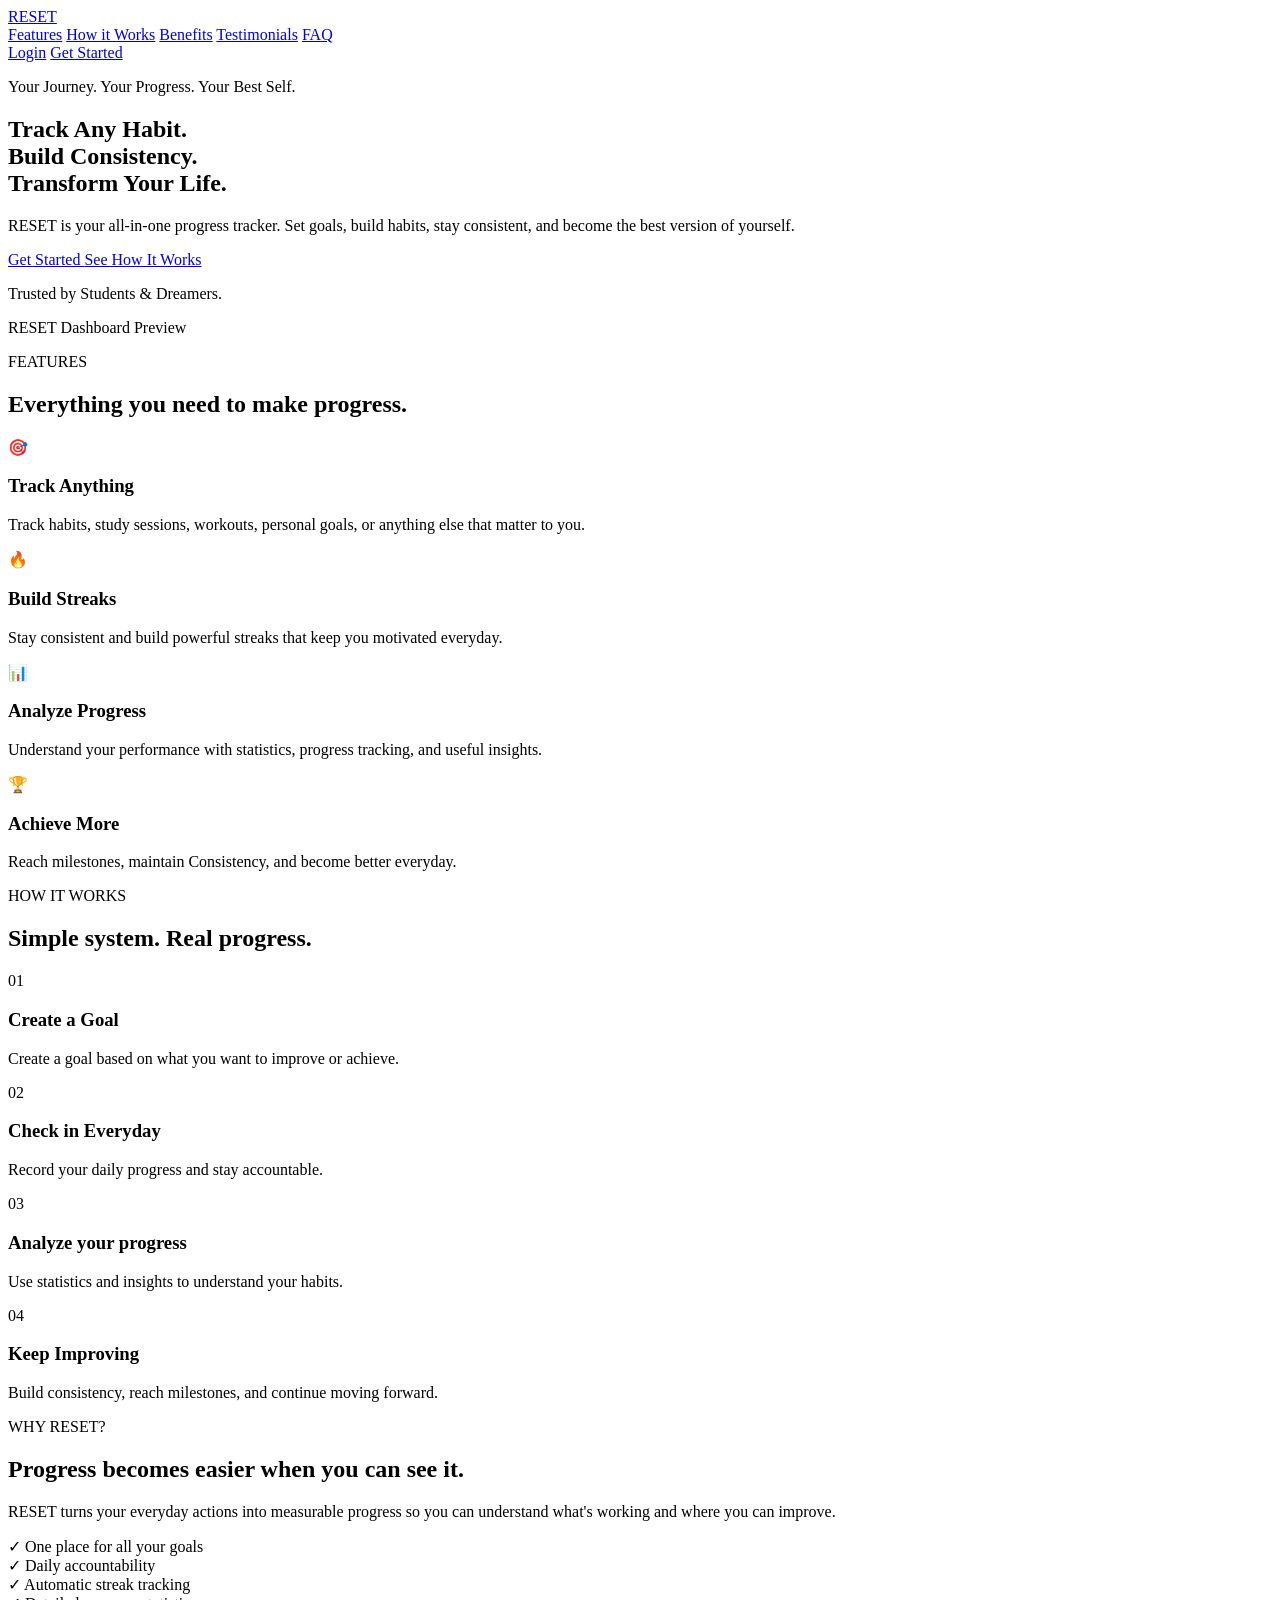
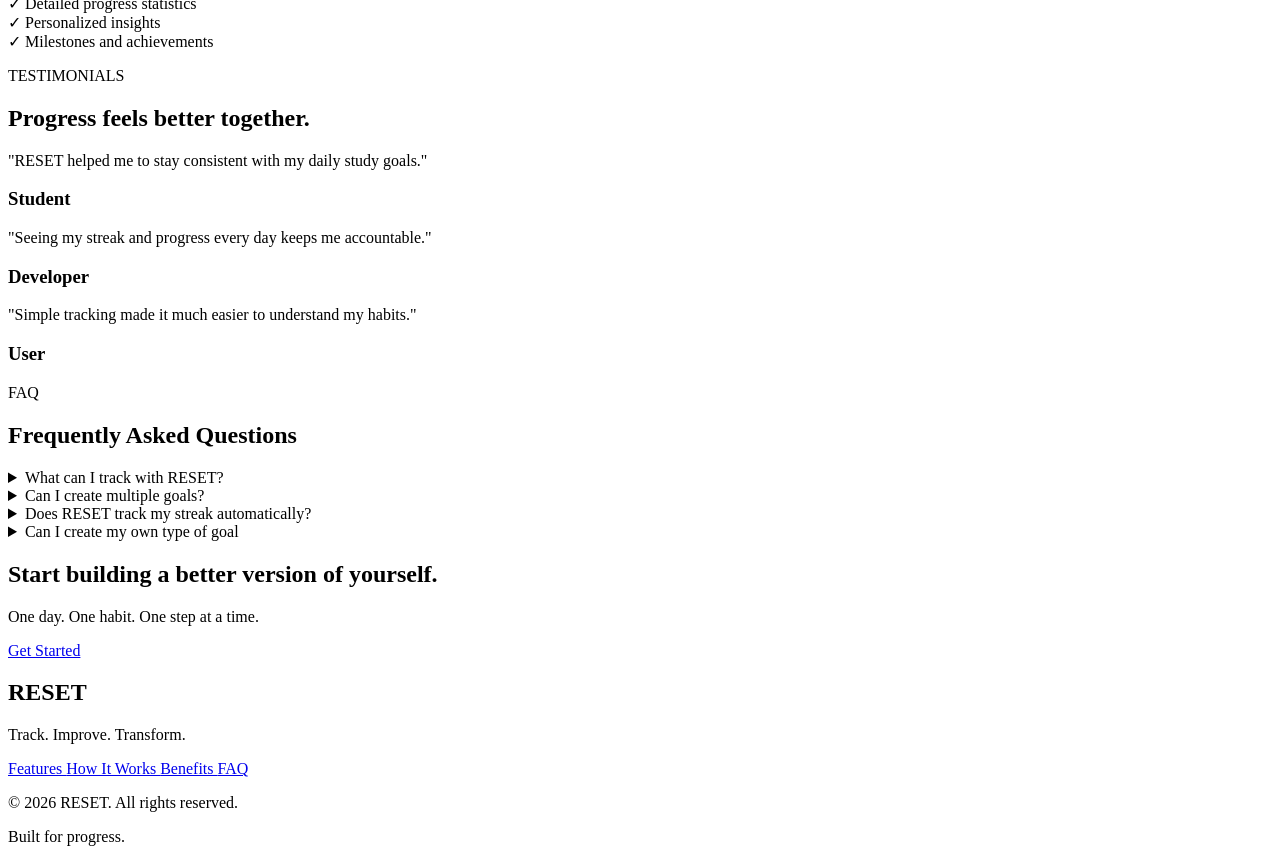
==== index.html @ 9bf06ba8 "Add footer section" ====
<!doctype html>
<html lang="en">
  <head>
    <meta charset="UTF-8" />
    <meta name="viewport" content="width=device-width, initial-scale=1.0" />
    <title>Reset - Progress. Dicipline. Freedom</title>
  </head>
  <body>

    <!-- Header -->

    <header>

      <nav>

        <!-- logo -->

        <div class="nav-left">
          <a href="#home" class="logo">
            RESET
          </a>
        </div>

        <!-- Navigation -->

        <div class="nav-center">
          <a href="#features">Features</a>
          <a href="#work">How it Works</a>
          <a href="#benefits">Benefits</a>
          <a href="#testimonials">Testimonials</a>
          <a href="#faq">FAQ</a>
        </div>

        <!-- Navigation Action -->

        <div class="nav-right">
          <a href="#login">Login</a>
          <a href="#get-started">Get Started</a>
        </div>
        
      </nav>

    </header>

<!-- Main -->

  <main>
      
    <!-- hero section -->

  <section class="hero" id="home">

  <div class="hero-content">

    <p class="tagline">
      Your Journey. Your Progress. Your Best Self.
    </p>

    <h1>Track Any Habit.
      <br>
      Build Consistency.
      <br>
      Transform Your Life.
    </h1>

    <p class="hero-description">
      RESET is your all-in-one progress tracker.
      Set goals, build habits, stay consistent,
      and become the best version of yourself.
    </p>

    <div class="hero-buttons">

      <a href="#get-started" class="primary-btn">
        Get Started
      </a>

      <a href="#work" class="secondary-btn">
        See How It Works
      </a>

    </div>

    <div class="trust">
      <p>
        Trusted by Students & Dreamers.
      </p>
    </div>

    <div class="preview">
      <p>
        RESET Dashboard Preview
      </p>
    </div>

  </div>
  </section>

  <!-- features section  -->

<section class="features" id="features">

  <div class="feature-heading">

    <p>
      FEATURES
    </p>

      <h2>
        Everything you need to make progress.
      </h2>
    </div>

  <div class="feature-container">

      <!-- Feature 1 -->

     <article class="feature-card">

      <div class="feature-icon">
        🎯
      </div>
       <h3>
          Track Anything
        </h3>
        <p>
          Track habits, study sessions, workouts, personal goals, or anything else that matter to you.
        </p>
     </article>

      <!-- Feature 2 -->

     <article class="feature-card">

      <div class="feature-icon">
        🔥
      </div>

      <h3>
        Build Streaks
      </h3>

      <p>
        Stay consistent and build powerful streaks that keep you motivated everyday.
      </p>

     </article>

      <!-- Feature 3 -->

     <article class="feature-card">

      <div class="feature-icon">
        📊
      </div>

      <h3>
        Analyze Progress
      </h3>

      <p>
        Understand your performance with statistics, progress tracking, and useful insights.
      </p>

     </article>

      <!-- Feature 4 -->

     <article class="feature-card">

      <div class="feature-icon">
         🏆
      </div>

      <h3>
        Achieve More
      </h3>

      <p>
        Reach milestones, maintain Consistency, and become better everyday.
      </p>

     </article>

    </div>

  </section>

  <!-- How it works -->

<section class="how-it-works" id="work">

  <div class="section-heading">

    <p>
      HOW IT WORKS
    </p>

    <h2>
      Simple system. Real progress.
    </h2>

    <div class="steps">

      <!-- step 1 -->

      <article class="step">

        <span class="step-number">
          01
        </span>

      <h3>
        Create a Goal
      </h3>
      
      <p>Create a goal based on what you
        want to improve or achieve.
      </p>

      </article>

      <!-- step 2 -->

      <article class="step">

        <span class="step-number">
          02
        </span>

      <h3>
        Check in Everyday
      </h3>

      <p>
        Record your daily progress and
        stay accountable.
      </p>

      </article>

      <!-- step 3 -->

      <article class="step">

        <span class="step-number">
          03
        </span>

      <h3>
        Analyze your progress
      </h3>

      <p>
        Use statistics and insights to
        understand your habits.
      </p>

      </article>

      <!-- step 4 -->

      <article class="step">

        <span class="step-number">
          04
        </span>

        <h3>
          Keep Improving
        </h3>

        <p>
          Build consistency, reach milestones, and
          continue moving forward.
        </p>

      </article>
  
    </div>
    
  </div>
</section>

<!-- Benefits -->

<section class="benefits" id="benefits">

  <div class="benefit-content">

    <p>
      WHY RESET?
    </p>

    <h2>
      Progress becomes easier when you can see it.
    </h2>

    <p>
      RESET turns your everyday actions into
      measurable progress so you can understand
      what's working and where you can improve.
    </p>

  </div>

  <div class="benefits-list">

    <div class="benefit">
      ✓ One place for all your goals
    </div>

    <div class="benefit">
      ✓ Daily accountability
    </div>

    <div class="benefit">
      ✓ Automatic streak tracking
    </div>

    <div class="benefit">
      ✓ Detailed progress statistics
    </div>

    <div class="benefit">
      ✓ Personalized insights
    </div>

    <div class="benefit">
      ✓ Milestones and achievements
    </div>


  </div>


</section>

<!-- Testimonials -->

<section  class="testimonials" id="testimonials">

  <div class="testimonial-heading">

     <p>
      TESTIMONIALS
     </p>

     <h2>
      Progress feels better together.
     </h2>

  </div>

  <div class="testimonial-container">

    <!-- Testimonial 1 -->
    <article class="testimonial">

      <p>
        "RESET helped me to stay consistent with
        my daily study goals."
      </p>

      <h3>
        Student
      </h3>

    </article>

    <!-- Testimonial 1 -->
    <article class="testimonial">

      <p>
        "Seeing my streak and progress every day
        keeps me accountable."
      </p>

      <h3>
        Developer
      </h3>

    </article>

    <!-- Testimonial 1 -->
    <article class="testimonial">

      <p>
        "Simple tracking made it much easier
        to understand my habits."
      </p>

      <h3>
        User
      </h3>

    </article>

  </div> 

</section>

<!-- FAQ -->

<section class="faq" id="faq">

  <div class="faq-heading">

    <p>
      FAQ
    </p>

    <h2>
      Frequently Asked Questions
    </h2>

  </div>

  <div class="faq-container">
  
    <details>

      <summary>
        What can I track with RESET?
      </summary>

      <p>
        You can track habits, study goals,
        fitness, learning, personal development,
        recovery goals, and custom goals.
      </p>
      
    </details>

    <details>

      <summary>
        Can I create multiple goals?
      </summary>

      <p>
        Yes. You can create and track multiple
        goals at the same time.
      </p>

    </details>

    <details>

      <summary>
          Does RESET track my streak automatically?
      </summary>

      <p>
        Yes. Your streaks and statistics are
        calculated automatically from your
        daily check-ins.
      </p>

    </details>

    <details>

      <summary>
        Can I create my own type of goal
      </summary>

      <p>
        RESET is designed to support flexible
        and customizable goals.
      </p>

    </details>

  </div>

</section>

<!-- Get Started -->

<section class="get-started" id="get-started">

<h2>
  Start building a better version of yourself.
</h2>

<p>
  One day. One habit. One step at a time.
</p>

<a href="#login" class="primary-btn">
  Get Started
</a>

</section>
</main>

<!-- Footer -->
 
<footer>

  <div class="footer-content">

    <div class="footer-brand">

      <h2>
        RESET
      </h2>

      <p>
        Track. Improve. Transform.
      </p>

    </div>

    <div class="footer-links">

      <a href="#features">
        Features
      </a>

      <a href="#work">
        How It Works
      </a>

      <a href="#benefits">
        Benefits
      </a>

      <a href="#faq">
        FAQ
      </a>

    </div>

    <div class="footer-bottom">

      <p>
        © 2026 RESET. All rights reserved.
      </p>

      <p>
        Built for progress.
      </p>

    </div>

  </div>

</footer>

</body>

</html>
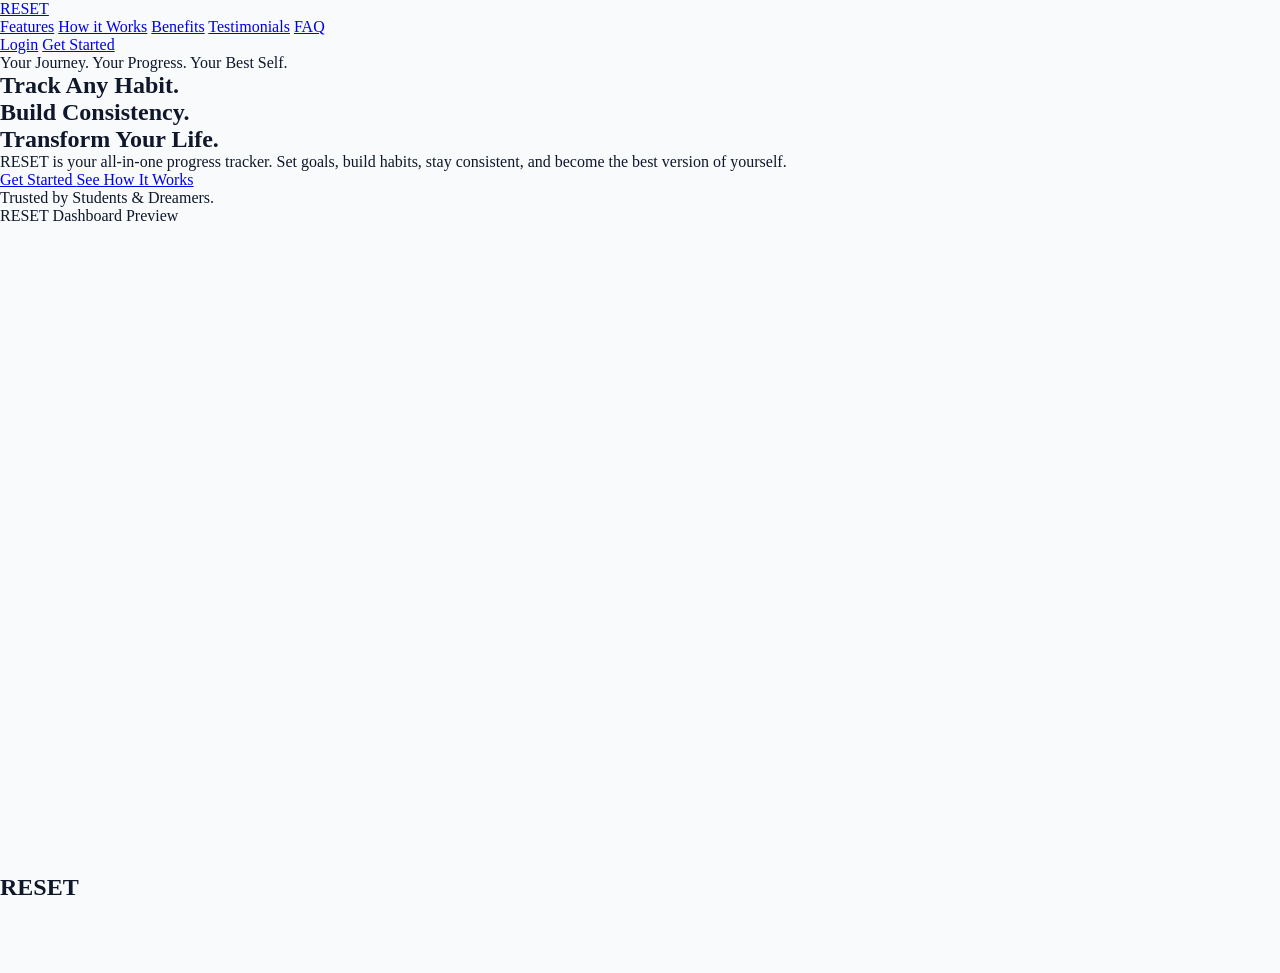
==== commit 188d42c8: "hide all nav bar content in page" ====
--- a/index.html
+++ b/index.html
@@ -4,551 +4,405 @@
     <meta charset="UTF-8" />
     <meta name="viewport" content="width=device-width, initial-scale=1.0" />
     <title>Reset - Progress. Dicipline. Freedom</title>
+    <style>
+      * {
+        margin: 0;
+        padding: 0;
+        box-sizing: border-box;
+      }
+
+      html,
+      body {
+        width: 100%;
+        height: 100%;
+        overflow: hidden;
+      }
+
+      :root {
+        --background: #f8fafc;
+        --surface: #ffffff;
+        --surface-elevated: #ffffff;
+        --border: #e2e8f0;
+        --text-primary: #0f172a;
+        --text-secondary: #64748b;
+        --primary: #4f46e5;
+        --primary-hover: #4338ca;
+        --success: #16a34a;
+        --warning: #d97706;
+        --danger: #dc2626;
+      }
+
+      body {
+        background-color: var(--background);
+        color: var(--text-primary);
+      }
+
+      .page {
+        display: none;
+        width: 100%;
+        height: calc(100vh - 80px);
+      }
+
+      .page.active {
+        display: block;
+      }
+    </style>
   </head>
   <body>
-
     <!-- Header -->
 
     <header>
-
       <nav>
-
         <!-- logo -->
 
         <div class="nav-left">
-          <a href="#home" class="logo">
-            RESET
-          </a>
+          <a href="#home" class="logo" data-page="home"> RESET </a>
         </div>
 
         <!-- Navigation -->
 
         <div class="nav-center">
-          <a href="#features">Features</a>
-          <a href="#work">How it Works</a>
-          <a href="#benefits">Benefits</a>
-          <a href="#testimonials">Testimonials</a>
-          <a href="#faq">FAQ</a>
+          <a href="#features" data-page="features">Features</a>
+          <a href="#work" data-page="work">How it Works</a>
+          <a href="#benefits" data-page="benefits">Benefits</a>
+          <a href="#testimonials" data-page="testimonials">Testimonials</a>
+          <a href="#faq" data-page="faq">FAQ</a>
         </div>
 
         <!-- Navigation Action -->
 
         <div class="nav-right">
           <a href="#login">Login</a>
-          <a href="#get-started">Get Started</a>
-        </div>
-        
+          <a href="#get-started" data-page="get-started">Get Started</a>
+        </div>
       </nav>
-
     </header>
 
-<!-- Main -->
-
-  <main>
-      
-    <!-- hero section -->
-
-  <section class="hero" id="home">
-
-  <div class="hero-content">
-
-    <p class="tagline">
-      Your Journey. Your Progress. Your Best Self.
-    </p>
-
-    <h1>Track Any Habit.
-      <br>
-      Build Consistency.
-      <br>
-      Transform Your Life.
-    </h1>
-
-    <p class="hero-description">
-      RESET is your all-in-one progress tracker.
-      Set goals, build habits, stay consistent,
-      and become the best version of yourself.
-    </p>
-
-    <div class="hero-buttons">
-
-      <a href="#get-started" class="primary-btn">
-        Get Started
-      </a>
-
-      <a href="#work" class="secondary-btn">
-        See How It Works
-      </a>
-
-    </div>
-
-    <div class="trust">
-      <p>
-        Trusted by Students & Dreamers.
-      </p>
-    </div>
-
-    <div class="preview">
-      <p>
-        RESET Dashboard Preview
-      </p>
-    </div>
-
-  </div>
-  </section>
-
-  <!-- features section  -->
-
-<section class="features" id="features">
-
-  <div class="feature-heading">
-
-    <p>
-      FEATURES
-    </p>
-
-      <h2>
-        Everything you need to make progress.
-      </h2>
-    </div>
-
-  <div class="feature-container">
-
-      <!-- Feature 1 -->
-
-     <article class="feature-card">
-
-      <div class="feature-icon">
-        🎯
+    <!-- Main -->
+
+    <main>
+      <!-- hero section -->
+
+      <section class="page hero active" id="home">
+        <div class="hero-content">
+          <p class="tagline">Your Journey. Your Progress. Your Best Self.</p>
+
+          <h1>
+            Track Any Habit.
+            <br />
+            Build Consistency.
+            <br />
+            Transform Your Life.
+          </h1>
+
+          <p class="hero-description">
+            RESET is your all-in-one progress tracker. Set goals, build habits,
+            stay consistent, and become the best version of yourself.
+          </p>
+
+          <div class="hero-buttons">
+            <a href="#get-started" class="primary-btn"> Get Started </a>
+
+            <a href="#work" class="secondary-btn"> See How It Works </a>
+          </div>
+
+          <div class="trust">
+            <p>Trusted by Students & Dreamers.</p>
+          </div>
+
+          <div class="preview">
+            <p>RESET Dashboard Preview</p>
+          </div>
+        </div>
+      </section>
+
+      <!-- features section  -->
+
+      <section class="page" id="features">
+        <div class="feature-heading">
+          <p>FEATURES</p>
+
+          <h2>Everything you need to make progress.</h2>
+        </div>
+
+        <div class="feature-container">
+          <!-- Feature 1 -->
+
+          <article class="feature-card">
+            <div class="feature-icon">🎯</div>
+            <h3>Track Anything</h3>
+            <p>
+              Track habits, study sessions, workouts, personal goals, or
+              anything else that matter to you.
+            </p>
+          </article>
+
+          <!-- Feature 2 -->
+
+          <article class="feature-card">
+            <div class="feature-icon">🔥</div>
+
+            <h3>Build Streaks</h3>
+
+            <p>
+              Stay consistent and build powerful streaks that keep you motivated
+              everyday.
+            </p>
+          </article>
+
+          <!-- Feature 3 -->
+
+          <article class="feature-card">
+            <div class="feature-icon">📊</div>
+
+            <h3>Analyze Progress</h3>
+
+            <p>
+              Understand your performance with statistics, progress tracking,
+              and useful insights.
+            </p>
+          </article>
+
+          <!-- Feature 4 -->
+
+          <article class="feature-card">
+            <div class="feature-icon">🏆</div>
+
+            <h3>Achieve More</h3>
+
+            <p>
+              Reach milestones, maintain Consistency, and become better
+              everyday.
+            </p>
+          </article>
+        </div>
+      </section>
+
+      <!-- How it works -->
+
+      <section class="page" id="work">
+        <div class="section-heading">
+          <p>HOW IT WORKS</p>
+
+          <h2>Simple system. Real progress.</h2>
+
+          <div class="steps">
+            <!-- step 1 -->
+
+            <article class="step">
+              <span class="step-number"> 01 </span>
+
+              <h3>Create a Goal</h3>
+
+              <p>Create a goal based on what you want to improve or achieve.</p>
+            </article>
+
+            <!-- step 2 -->
+
+            <article class="step">
+              <span class="step-number"> 02 </span>
+
+              <h3>Check in Everyday</h3>
+
+              <p>Record your daily progress and stay accountable.</p>
+            </article>
+
+            <!-- step 3 -->
+
+            <article class="step">
+              <span class="step-number"> 03 </span>
+
+              <h3>Analyze your progress</h3>
+
+              <p>Use statistics and insights to understand your habits.</p>
+            </article>
+
+            <!-- step 4 -->
+
+            <article class="step">
+              <span class="step-number"> 04 </span>
+
+              <h3>Keep Improving</h3>
+
+              <p>
+                Build consistency, reach milestones, and continue moving
+                forward.
+              </p>
+            </article>
+          </div>
+        </div>
+      </section>
+
+      <!-- Benefits -->
+
+      <section class="page" id="benefits">
+        <div class="benefit-content">
+          <p>WHY RESET?</p>
+
+          <h2>Progress becomes easier when you can see it.</h2>
+
+          <p>
+            RESET turns your everyday actions into measurable progress so you
+            can understand what's working and where you can improve.
+          </p>
+        </div>
+
+        <div class="benefits-list">
+          <div class="benefit">✓ One place for all your goals</div>
+
+          <div class="benefit">✓ Daily accountability</div>
+
+          <div class="benefit">✓ Automatic streak tracking</div>
+
+          <div class="benefit">✓ Detailed progress statistics</div>
+
+          <div class="benefit">✓ Personalized insights</div>
+
+          <div class="benefit">✓ Milestones and achievements</div>
+        </div>
+      </section>
+
+      <!-- Testimonials -->
+
+      <section class="page" id="testimonials">
+        <div class="testimonial-heading">
+          <p>TESTIMONIALS</p>
+
+          <h2>Progress feels better together.</h2>
+        </div>
+
+        <div class="testimonial-container">
+          <!-- Testimonial 1 -->
+          <article class="testimonial">
+            <p>
+              "RESET helped me to stay consistent with my daily study goals."
+            </p>
+
+            <h3>Student</h3>
+          </article>
+
+          <!-- Testimonial 1 -->
+          <article class="testimonial">
+            <p>
+              "Seeing my streak and progress every day keeps me accountable."
+            </p>
+
+            <h3>Developer</h3>
+          </article>
+
+          <!-- Testimonial 1 -->
+          <article class="testimonial">
+            <p>
+              "Simple tracking made it much easier to understand my habits."
+            </p>
+
+            <h3>User</h3>
+          </article>
+        </div>
+      </section>
+
+      <!-- FAQ -->
+
+      <section class="page" id="faq">
+        <div class="faq-heading">
+          <p>FAQ</p>
+
+          <h2>Frequently Asked Questions</h2>
+        </div>
+
+        <div class="faq-container">
+          <details>
+            <summary>What can I track with RESET?</summary>
+
+            <p>
+              You can track habits, study goals, fitness, learning, personal
+              development, recovery goals, and custom goals.
+            </p>
+          </details>
+
+          <details>
+            <summary>Can I create multiple goals?</summary>
+
+            <p>
+              Yes. You can create and track multiple goals at the same time.
+            </p>
+          </details>
+
+          <details>
+            <summary>Does RESET track my streak automatically?</summary>
+
+            <p>
+              Yes. Your streaks and statistics are calculated automatically from
+              your daily check-ins.
+            </p>
+          </details>
+
+          <details>
+            <summary>Can I create my own type of goal</summary>
+
+            <p>RESET is designed to support flexible and customizable goals.</p>
+          </details>
+        </div>
+      </section>
+
+      <!-- Get Started -->
+
+      <section class="page" id="get-started">
+        <h2>Start building a better version of yourself.</h2>
+
+        <p>One day. One habit. One step at a time.</p>
+
+        <a href="#login" class="primary-btn"> Get Started </a>
+      </section>
+    </main>
+
+    <!-- Footer -->
+
+    <footer>
+      <div class="footer-content">
+        <div class="footer-brand">
+          <h2>RESET</h2>
+
+          <p>Track. Improve. Transform.</p>
+        </div>
+
+        <div class="footer-links">
+          <a href="#features"> Features </a>
+
+          <a href="#work"> How It Works </a>
+
+          <a href="#benefits"> Benefits </a>
+
+          <a href="#faq"> FAQ </a>
+        </div>
+
+        <div class="footer-bottom">
+          <p>© 2026 RESET. All rights reserved.</p>
+
+          <p>Built for progress.</p>
+        </div>
       </div>
-       <h3>
-          Track Anything
-        </h3>
-        <p>
-          Track habits, study sessions, workouts, personal goals, or anything else that matter to you.
-        </p>
-     </article>
-
-      <!-- Feature 2 -->
-
-     <article class="feature-card">
-
-      <div class="feature-icon">
-        🔥
-      </div>
-
-      <h3>
-        Build Streaks
-      </h3>
-
-      <p>
-        Stay consistent and build powerful streaks that keep you motivated everyday.
-      </p>
-
-     </article>
-
-      <!-- Feature 3 -->
-
-     <article class="feature-card">
-
-      <div class="feature-icon">
-        📊
-      </div>
-
-      <h3>
-        Analyze Progress
-      </h3>
-
-      <p>
-        Understand your performance with statistics, progress tracking, and useful insights.
-      </p>
-
-     </article>
-
-      <!-- Feature 4 -->
-
-     <article class="feature-card">
-
-      <div class="feature-icon">
-         🏆
-      </div>
-
-      <h3>
-        Achieve More
-      </h3>
-
-      <p>
-        Reach milestones, maintain Consistency, and become better everyday.
-      </p>
-
-     </article>
-
-    </div>
-
-  </section>
-
-  <!-- How it works -->
-
-<section class="how-it-works" id="work">
-
-  <div class="section-heading">
-
-    <p>
-      HOW IT WORKS
-    </p>
-
-    <h2>
-      Simple system. Real progress.
-    </h2>
-
-    <div class="steps">
-
-      <!-- step 1 -->
-
-      <article class="step">
-
-        <span class="step-number">
-          01
-        </span>
-
-      <h3>
-        Create a Goal
-      </h3>
-      
-      <p>Create a goal based on what you
-        want to improve or achieve.
-      </p>
-
-      </article>
-
-      <!-- step 2 -->
-
-      <article class="step">
-
-        <span class="step-number">
-          02
-        </span>
-
-      <h3>
-        Check in Everyday
-      </h3>
-
-      <p>
-        Record your daily progress and
-        stay accountable.
-      </p>
-
-      </article>
-
-      <!-- step 3 -->
-
-      <article class="step">
-
-        <span class="step-number">
-          03
-        </span>
-
-      <h3>
-        Analyze your progress
-      </h3>
-
-      <p>
-        Use statistics and insights to
-        understand your habits.
-      </p>
-
-      </article>
-
-      <!-- step 4 -->
-
-      <article class="step">
-
-        <span class="step-number">
-          04
-        </span>
-
-        <h3>
-          Keep Improving
-        </h3>
-
-        <p>
-          Build consistency, reach milestones, and
-          continue moving forward.
-        </p>
-
-      </article>
-  
-    </div>
-    
-  </div>
-</section>
-
-<!-- Benefits -->
-
-<section class="benefits" id="benefits">
-
-  <div class="benefit-content">
-
-    <p>
-      WHY RESET?
-    </p>
-
-    <h2>
-      Progress becomes easier when you can see it.
-    </h2>
-
-    <p>
-      RESET turns your everyday actions into
-      measurable progress so you can understand
-      what's working and where you can improve.
-    </p>
-
-  </div>
-
-  <div class="benefits-list">
-
-    <div class="benefit">
-      ✓ One place for all your goals
-    </div>
-
-    <div class="benefit">
-      ✓ Daily accountability
-    </div>
-
-    <div class="benefit">
-      ✓ Automatic streak tracking
-    </div>
-
-    <div class="benefit">
-      ✓ Detailed progress statistics
-    </div>
-
-    <div class="benefit">
-      ✓ Personalized insights
-    </div>
-
-    <div class="benefit">
-      ✓ Milestones and achievements
-    </div>
-
-
-  </div>
-
-
-</section>
-
-<!-- Testimonials -->
-
-<section  class="testimonials" id="testimonials">
-
-  <div class="testimonial-heading">
-
-     <p>
-      TESTIMONIALS
-     </p>
-
-     <h2>
-      Progress feels better together.
-     </h2>
-
-  </div>
-
-  <div class="testimonial-container">
-
-    <!-- Testimonial 1 -->
-    <article class="testimonial">
-
-      <p>
-        "RESET helped me to stay consistent with
-        my daily study goals."
-      </p>
-
-      <h3>
-        Student
-      </h3>
-
-    </article>
-
-    <!-- Testimonial 1 -->
-    <article class="testimonial">
-
-      <p>
-        "Seeing my streak and progress every day
-        keeps me accountable."
-      </p>
-
-      <h3>
-        Developer
-      </h3>
-
-    </article>
-
-    <!-- Testimonial 1 -->
-    <article class="testimonial">
-
-      <p>
-        "Simple tracking made it much easier
-        to understand my habits."
-      </p>
-
-      <h3>
-        User
-      </h3>
-
-    </article>
-
-  </div> 
-
-</section>
-
-<!-- FAQ -->
-
-<section class="faq" id="faq">
-
-  <div class="faq-heading">
-
-    <p>
-      FAQ
-    </p>
-
-    <h2>
-      Frequently Asked Questions
-    </h2>
-
-  </div>
-
-  <div class="faq-container">
-  
-    <details>
-
-      <summary>
-        What can I track with RESET?
-      </summary>
-
-      <p>
-        You can track habits, study goals,
-        fitness, learning, personal development,
-        recovery goals, and custom goals.
-      </p>
-      
-    </details>
-
-    <details>
-
-      <summary>
-        Can I create multiple goals?
-      </summary>
-
-      <p>
-        Yes. You can create and track multiple
-        goals at the same time.
-      </p>
-
-    </details>
-
-    <details>
-
-      <summary>
-          Does RESET track my streak automatically?
-      </summary>
-
-      <p>
-        Yes. Your streaks and statistics are
-        calculated automatically from your
-        daily check-ins.
-      </p>
-
-    </details>
-
-    <details>
-
-      <summary>
-        Can I create my own type of goal
-      </summary>
-
-      <p>
-        RESET is designed to support flexible
-        and customizable goals.
-      </p>
-
-    </details>
-
-  </div>
-
-</section>
-
-<!-- Get Started -->
-
-<section class="get-started" id="get-started">
-
-<h2>
-  Start building a better version of yourself.
-</h2>
-
-<p>
-  One day. One habit. One step at a time.
-</p>
-
-<a href="#login" class="primary-btn">
-  Get Started
-</a>
-
-</section>
-</main>
-
-<!-- Footer -->
- 
-<footer>
-
-  <div class="footer-content">
-
-    <div class="footer-brand">
-
-      <h2>
-        RESET
-      </h2>
-
-      <p>
-        Track. Improve. Transform.
-      </p>
-
-    </div>
-
-    <div class="footer-links">
-
-      <a href="#features">
-        Features
-      </a>
-
-      <a href="#work">
-        How It Works
-      </a>
-
-      <a href="#benefits">
-        Benefits
-      </a>
-
-      <a href="#faq">
-        FAQ
-      </a>
-
-    </div>
-
-    <div class="footer-bottom">
-
-      <p>
-        © 2026 RESET. All rights reserved.
-      </p>
-
-      <p>
-        Built for progress.
-      </p>
-
-    </div>
-
-  </div>
-
-</footer>
-
-</body>
-
+    </footer>
+
+    <!-- Java Script -->
+
+    <script>
+      const navLinks = document.querySelectorAll("[data-page]");
+      const pages = document.querySelectorAll(".page");
+
+      navLinks.forEach((link) => {
+        link.addEventListener("click", (event) => {
+          event.preventDefault();
+          const targetPage = link.dataset.page;
+
+          page.forEach((page) => {
+            page.classList.remove("active");
+          });
+
+          const selectedPage = document.getElementById(targetPage);
+          selectedPage.classList.add("active");
+        });
+      });
+    </script>
+  </body>
 </html>
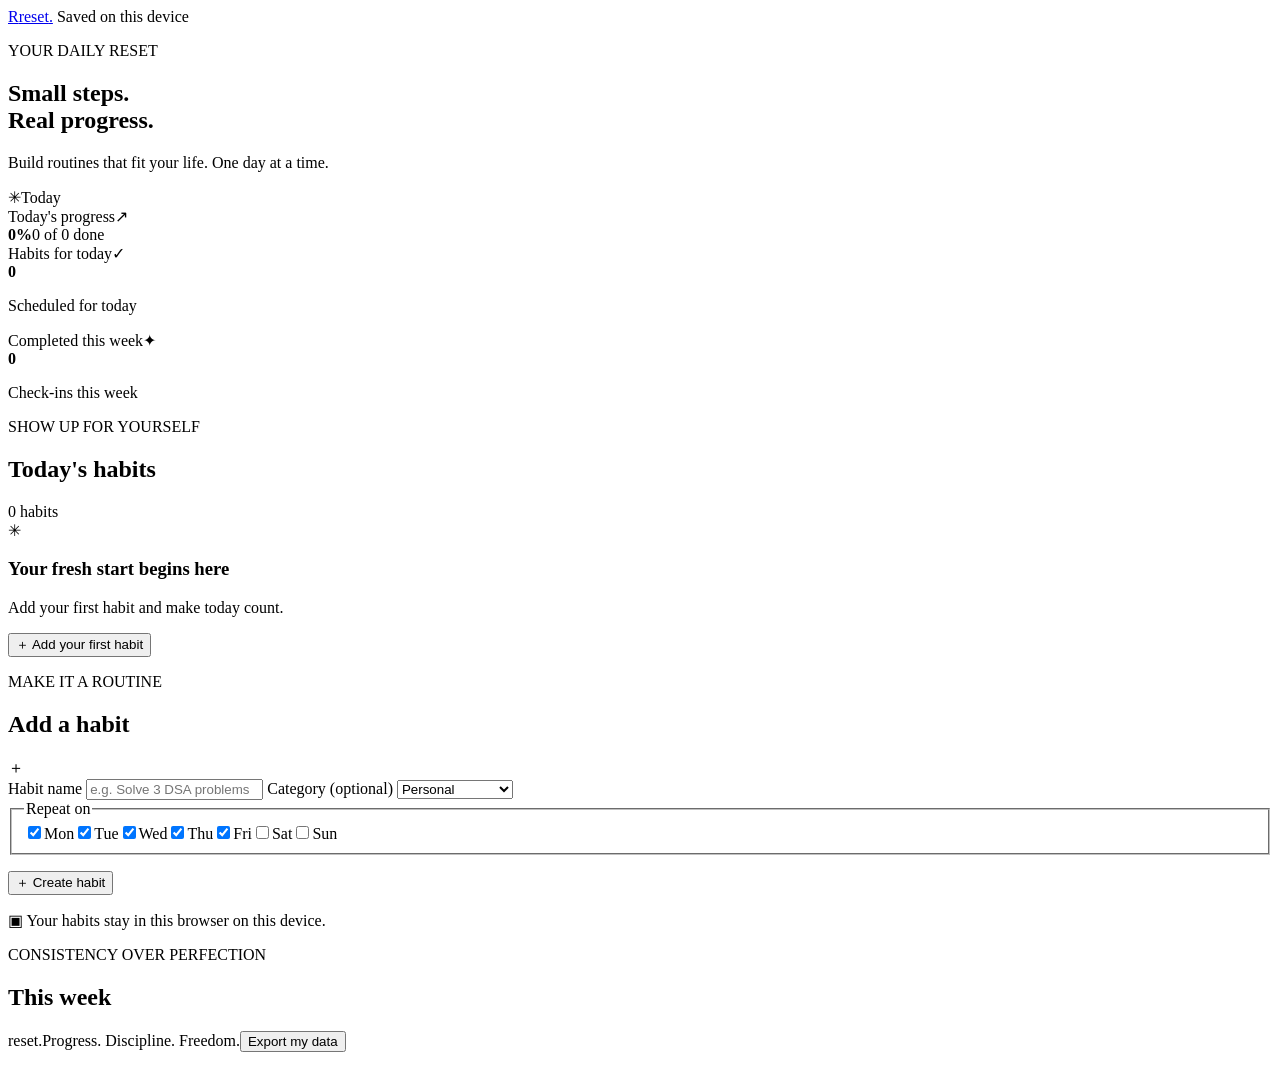
==== commit fd2b378c: "Reset" ====
--- a/index.html
+++ b/index.html
@@ -3,406 +3,228 @@
   <head>
     <meta charset="UTF-8" />
     <meta name="viewport" content="width=device-width, initial-scale=1.0" />
-    <title>Reset - Progress. Dicipline. Freedom</title>
-    <style>
-      * {
-        margin: 0;
-        padding: 0;
-        box-sizing: border-box;
-      }
-
-      html,
-      body {
-        width: 100%;
-        height: 100%;
-        overflow: hidden;
-      }
-
-      :root {
-        --background: #f8fafc;
-        --surface: #ffffff;
-        --surface-elevated: #ffffff;
-        --border: #e2e8f0;
-        --text-primary: #0f172a;
-        --text-secondary: #64748b;
-        --primary: #4f46e5;
-        --primary-hover: #4338ca;
-        --success: #16a34a;
-        --warning: #d97706;
-        --danger: #dc2626;
-      }
-
-      body {
-        background-color: var(--background);
-        color: var(--text-primary);
-      }
-
-      .page {
-        display: none;
-        width: 100%;
-        height: calc(100vh - 80px);
-      }
-
-      .page.active {
-        display: block;
-      }
-    </style>
+    <meta name="theme-color" content="#f8fafc" />
+    <meta name="description" content="A simple, private daily habit tracker." />
+    <title>RESET — Daily Habit Tracker</title>
+    <link rel="stylesheet" href="styles.css" />
+    <script src="app.js" defer></script>
   </head>
   <body>
-    <!-- Header -->
-
-    <header>
-      <nav>
-        <!-- logo -->
-
-        <div class="nav-left">
-          <a href="#home" class="logo" data-page="home"> RESET </a>
+    <div class="app-shell">
+      <header class="topbar">
+        <a class="brand" href="#top" aria-label="RESET home"
+          ><span class="brand-mark">R</span
+          ><span>reset<span class="brand-dot">.</span></span></a
+        >
+        <span class="local-badge"
+          ><span class="status-dot"></span> Saved on this device</span
+        >
+      </header>
+
+      <main id="top">
+        <section class="welcome">
+          <div>
+            <p class="eyebrow" id="today-label">YOUR DAILY RESET</p>
+            <h1>Small steps.<br /><span>Real progress.</span></h1>
+            <p class="welcome-copy">
+              Build routines that fit your life. One day at a time.
+            </p>
+          </div>
+          <div class="date-card">
+            <span class="date-icon" aria-hidden="true">✳</span
+            ><span id="date-full">Today</span>
+          </div>
+        </section>
+
+        <section class="summary-grid" aria-label="Today's summary">
+          <article class="summary-card progress-card">
+            <div class="summary-top">
+              <span>Today's progress</span
+              ><span class="summary-icon purple">↗</span>
+            </div>
+            <div class="progress-row">
+              <strong id="progress-percent">0%</strong
+              ><span id="progress-count">0 of 0 done</span>
+            </div>
+            <div
+              class="progress-track"
+              role="progressbar"
+              aria-label="Today's progress"
+              aria-valuemin="0"
+              aria-valuemax="100"
+              aria-valuenow="0"
+              id="progress-bar"
+            >
+              <span id="progress-fill"></span>
+            </div>
+          </article>
+          <article class="summary-card">
+            <div class="summary-top">
+              <span>Habits for today</span
+              ><span class="summary-icon blue">✓</span>
+            </div>
+            <strong class="summary-number" id="today-total">0</strong>
+            <p class="summary-note">Scheduled for today</p>
+          </article>
+          <article class="summary-card">
+            <div class="summary-top">
+              <span>Completed this week</span
+              ><span class="summary-icon green">✦</span>
+            </div>
+            <strong class="summary-number" id="week-total">0</strong>
+            <p class="summary-note">Check-ins this week</p>
+          </article>
+        </section>
+
+        <section class="content-grid">
+          <section class="panel habits-panel" aria-labelledby="habits-heading">
+            <div class="panel-heading">
+              <div>
+                <p class="eyebrow">SHOW UP FOR YOURSELF</p>
+                <h2 id="habits-heading">Today's habits</h2>
+              </div>
+              <span class="count-pill" id="habit-count">0 habits</span>
+            </div>
+            <div id="habit-list" class="habit-list" aria-live="polite"></div>
+            <div id="empty-state" class="empty-state">
+              <div class="empty-art">✳</div>
+              <h3>Your fresh start begins here</h3>
+              <p>Add your first habit and make today count.</p>
+              <button
+                class="button button-primary"
+                id="empty-add-button"
+                type="button"
+              >
+                ＋ Add your first habit
+              </button>
+            </div>
+          </section>
+
+          <aside
+            class="panel add-panel"
+            id="add-habit-panel"
+            aria-labelledby="add-heading"
+          >
+            <div class="panel-heading">
+              <div>
+                <p class="eyebrow">MAKE IT A ROUTINE</p>
+                <h2 id="add-heading">Add a habit</h2>
+              </div>
+              <span class="add-symbol">＋</span>
+            </div>
+            <form id="habit-form">
+              <label for="habit-name">Habit name</label>
+              <input
+                id="habit-name"
+                name="name"
+                type="text"
+                maxlength="60"
+                placeholder="e.g. Solve 3 DSA problems"
+                required
+              />
+              <label for="habit-category"
+                >Category <span class="optional">(optional)</span></label
+              >
+              <select id="habit-category" name="category">
+                <option value="Personal">Personal</option>
+                <option value="Study">Study</option>
+                <option value="Coding">Coding</option>
+                <option value="Health">Health & fitness</option>
+                <option value="Mindfulness">Mindfulness</option>
+                <option value="Other">Other</option>
+              </select>
+              <fieldset class="weekday-field">
+                <legend>Repeat on</legend>
+                <div class="weekday-options" id="weekday-options">
+                  <label class="day-option"
+                    ><input type="checkbox" value="1" checked /><span
+                      >Mon</span
+                    ></label
+                  ><label class="day-option"
+                    ><input type="checkbox" value="2" checked /><span
+                      >Tue</span
+                    ></label
+                  ><label class="day-option"
+                    ><input type="checkbox" value="3" checked /><span
+                      >Wed</span
+                    ></label
+                  ><label class="day-option"
+                    ><input type="checkbox" value="4" checked /><span
+                      >Thu</span
+                    ></label
+                  ><label class="day-option"
+                    ><input type="checkbox" value="5" checked /><span
+                      >Fri</span
+                    ></label
+                  ><label class="day-option"
+                    ><input type="checkbox" value="6" /><span>Sat</span></label
+                  ><label class="day-option"
+                    ><input type="checkbox" value="0" /><span>Sun</span></label
+                  >
+                </div>
+              </fieldset>
+              <p class="form-error" id="form-error" role="alert"></p>
+              <button class="button button-primary submit-button" type="submit">
+                ＋ Create habit
+              </button>
+              <p class="privacy-note">
+                <span aria-hidden="true">▣</span> Your habits stay in this
+                browser on this device.
+              </p>
+            </form>
+          </aside>
+        </section>
+
+        <section class="panel week-panel" aria-labelledby="week-heading">
+          <div class="panel-heading">
+            <div>
+              <p class="eyebrow">CONSISTENCY OVER PERFECTION</p>
+              <h2 id="week-heading">This week</h2>
+            </div>
+            <span class="week-caption" id="week-caption"></span>
+          </div>
+          <div
+            class="week-strip"
+            id="week-strip"
+            aria-label="Weekly habit completion"
+          ></div>
+        </section>
+        <footer>
+          <span class="footer-brand">reset<span class="brand-dot">.</span></span
+          ><span>Progress. Discipline. Freedom.</span
+          ><button type="button" id="export-button" class="text-button">
+            Export my data
+          </button>
+        </footer>
+        <p
+          id="app-message"
+          class="sr-only"
+          role="status"
+          aria-live="polite"
+        ></p>
+      </main>
+    </div>
+
+    <dialog id="delete-dialog" class="confirm-dialog">
+      <form method="dialog">
+        <div class="dialog-mark">?</div>
+        <h2>Delete this habit?</h2>
+        <p>
+          This removes the habit and its check-in history from this browser.
+          This can't be undone.
+        </p>
+        <div class="dialog-actions">
+          <button class="button button-secondary" value="cancel">
+            Keep habit</button
+          ><button
+            class="button button-danger"
+            id="confirm-delete"
+            value="delete"
+          >
+            Delete habit
+          </button>
         </div>
-
-        <!-- Navigation -->
-
-        <div class="nav-center">
-          <a href="#features" data-page="features">Features</a>
-          <a href="#work" data-page="work">How it Works</a>
-          <a href="#benefits" data-page="benefits">Benefits</a>
-          <a href="#testimonials" data-page="testimonials">Testimonials</a>
-          <a href="#faq" data-page="faq">FAQ</a>
-        </div>
-
-        <!-- Navigation Action -->
-
-        <div class="nav-right">
-          <a href="#login">Login</a>
-          <a href="#get-started" data-page="get-started">Get Started</a>
-        </div>
-      </nav>
-    </header>
-
-    <!-- Main -->
-
-    <main>
-      <!-- hero section -->
-
-      <section class="page hero active" id="home">
-        <div class="hero-content">
-          <p class="tagline">Your Journey. Your Progress. Your Best Self.</p>
-
-          <h1>
-            Track Any Habit.
-            <br />
-            Build Consistency.
-            <br />
-            Transform Your Life.
-          </h1>
-
-          <p class="hero-description">
-            RESET is your all-in-one progress tracker. Set goals, build habits,
-            stay consistent, and become the best version of yourself.
-          </p>
-
-          <div class="hero-buttons">
-            <a href="#get-started" class="primary-btn"> Get Started </a>
-
-            <a href="#work" class="secondary-btn"> See How It Works </a>
-          </div>
-
-          <div class="trust">
-            <p>Trusted by Students & Dreamers.</p>
-          </div>
-
-          <div class="preview">
-            <p>RESET Dashboard Preview</p>
-          </div>
-        </div>
-      </section>
-
-      <!-- features section  -->
-
-      <section class="page" id="features">
-        <div class="feature-heading">
-          <p>FEATURES</p>
-
-          <h2>Everything you need to make progress.</h2>
-        </div>
-
-        <div class="feature-container">
-          <!-- Feature 1 -->
-
-          <article class="feature-card">
-            <div class="feature-icon">🎯</div>
-            <h3>Track Anything</h3>
-            <p>
-              Track habits, study sessions, workouts, personal goals, or
-              anything else that matter to you.
-            </p>
-          </article>
-
-          <!-- Feature 2 -->
-
-          <article class="feature-card">
-            <div class="feature-icon">🔥</div>
-
-            <h3>Build Streaks</h3>
-
-            <p>
-              Stay consistent and build powerful streaks that keep you motivated
-              everyday.
-            </p>
-          </article>
-
-          <!-- Feature 3 -->
-
-          <article class="feature-card">
-            <div class="feature-icon">📊</div>
-
-            <h3>Analyze Progress</h3>
-
-            <p>
-              Understand your performance with statistics, progress tracking,
-              and useful insights.
-            </p>
-          </article>
-
-          <!-- Feature 4 -->
-
-          <article class="feature-card">
-            <div class="feature-icon">🏆</div>
-
-            <h3>Achieve More</h3>
-
-            <p>
-              Reach milestones, maintain Consistency, and become better
-              everyday.
-            </p>
-          </article>
-        </div>
-      </section>
-
-      <!-- How it works -->
-
-      <section class="page" id="work">
-        <div class="section-heading">
-          <p>HOW IT WORKS</p>
-
-          <h2>Simple system. Real progress.</h2>
-
-          <div class="steps">
-            <!-- step 1 -->
-
-            <article class="step">
-              <span class="step-number"> 01 </span>
-
-              <h3>Create a Goal</h3>
-
-              <p>Create a goal based on what you want to improve or achieve.</p>
-            </article>
-
-            <!-- step 2 -->
-
-            <article class="step">
-              <span class="step-number"> 02 </span>
-
-              <h3>Check in Everyday</h3>
-
-              <p>Record your daily progress and stay accountable.</p>
-            </article>
-
-            <!-- step 3 -->
-
-            <article class="step">
-              <span class="step-number"> 03 </span>
-
-              <h3>Analyze your progress</h3>
-
-              <p>Use statistics and insights to understand your habits.</p>
-            </article>
-
-            <!-- step 4 -->
-
-            <article class="step">
-              <span class="step-number"> 04 </span>
-
-              <h3>Keep Improving</h3>
-
-              <p>
-                Build consistency, reach milestones, and continue moving
-                forward.
-              </p>
-            </article>
-          </div>
-        </div>
-      </section>
-
-      <!-- Benefits -->
-
-      <section class="page" id="benefits">
-        <div class="benefit-content">
-          <p>WHY RESET?</p>
-
-          <h2>Progress becomes easier when you can see it.</h2>
-
-          <p>
-            RESET turns your everyday actions into measurable progress so you
-            can understand what's working and where you can improve.
-          </p>
-        </div>
-
-        <div class="benefits-list">
-          <div class="benefit">✓ One place for all your goals</div>
-
-          <div class="benefit">✓ Daily accountability</div>
-
-          <div class="benefit">✓ Automatic streak tracking</div>
-
-          <div class="benefit">✓ Detailed progress statistics</div>
-
-          <div class="benefit">✓ Personalized insights</div>
-
-          <div class="benefit">✓ Milestones and achievements</div>
-        </div>
-      </section>
-
-      <!-- Testimonials -->
-
-      <section class="page" id="testimonials">
-        <div class="testimonial-heading">
-          <p>TESTIMONIALS</p>
-
-          <h2>Progress feels better together.</h2>
-        </div>
-
-        <div class="testimonial-container">
-          <!-- Testimonial 1 -->
-          <article class="testimonial">
-            <p>
-              "RESET helped me to stay consistent with my daily study goals."
-            </p>
-
-            <h3>Student</h3>
-          </article>
-
-          <!-- Testimonial 1 -->
-          <article class="testimonial">
-            <p>
-              "Seeing my streak and progress every day keeps me accountable."
-            </p>
-
-            <h3>Developer</h3>
-          </article>
-
-          <!-- Testimonial 1 -->
-          <article class="testimonial">
-            <p>
-              "Simple tracking made it much easier to understand my habits."
-            </p>
-
-            <h3>User</h3>
-          </article>
-        </div>
-      </section>
-
-      <!-- FAQ -->
-
-      <section class="page" id="faq">
-        <div class="faq-heading">
-          <p>FAQ</p>
-
-          <h2>Frequently Asked Questions</h2>
-        </div>
-
-        <div class="faq-container">
-          <details>
-            <summary>What can I track with RESET?</summary>
-
-            <p>
-              You can track habits, study goals, fitness, learning, personal
-              development, recovery goals, and custom goals.
-            </p>
-          </details>
-
-          <details>
-            <summary>Can I create multiple goals?</summary>
-
-            <p>
-              Yes. You can create and track multiple goals at the same time.
-            </p>
-          </details>
-
-          <details>
-            <summary>Does RESET track my streak automatically?</summary>
-
-            <p>
-              Yes. Your streaks and statistics are calculated automatically from
-              your daily check-ins.
-            </p>
-          </details>
-
-          <details>
-            <summary>Can I create my own type of goal</summary>
-
-            <p>RESET is designed to support flexible and customizable goals.</p>
-          </details>
-        </div>
-      </section>
-
-      <!-- Get Started -->
-
-      <section class="page" id="get-started">
-        <h2>Start building a better version of yourself.</h2>
-
-        <p>One day. One habit. One step at a time.</p>
-
-        <a href="#login" class="primary-btn"> Get Started </a>
-      </section>
-    </main>
-
-    <!-- Footer -->
-
-    <footer>
-      <div class="footer-content">
-        <div class="footer-brand">
-          <h2>RESET</h2>
-
-          <p>Track. Improve. Transform.</p>
-        </div>
-
-        <div class="footer-links">
-          <a href="#features"> Features </a>
-
-          <a href="#work"> How It Works </a>
-
-          <a href="#benefits"> Benefits </a>
-
-          <a href="#faq"> FAQ </a>
-        </div>
-
-        <div class="footer-bottom">
-          <p>© 2026 RESET. All rights reserved.</p>
-
-          <p>Built for progress.</p>
-        </div>
-      </div>
-    </footer>
-
-    <!-- Java Script -->
-
-    <script>
-      const navLinks = document.querySelectorAll("[data-page]");
-      const pages = document.querySelectorAll(".page");
-
-      navLinks.forEach((link) => {
-        link.addEventListener("click", (event) => {
-          event.preventDefault();
-          const targetPage = link.dataset.page;
-
-          page.forEach((page) => {
-            page.classList.remove("active");
-          });
-
-          const selectedPage = document.getElementById(targetPage);
-          selectedPage.classList.add("active");
-        });
-      });
-    </script>
+      </form>
+    </dialog>
   </body>
 </html>
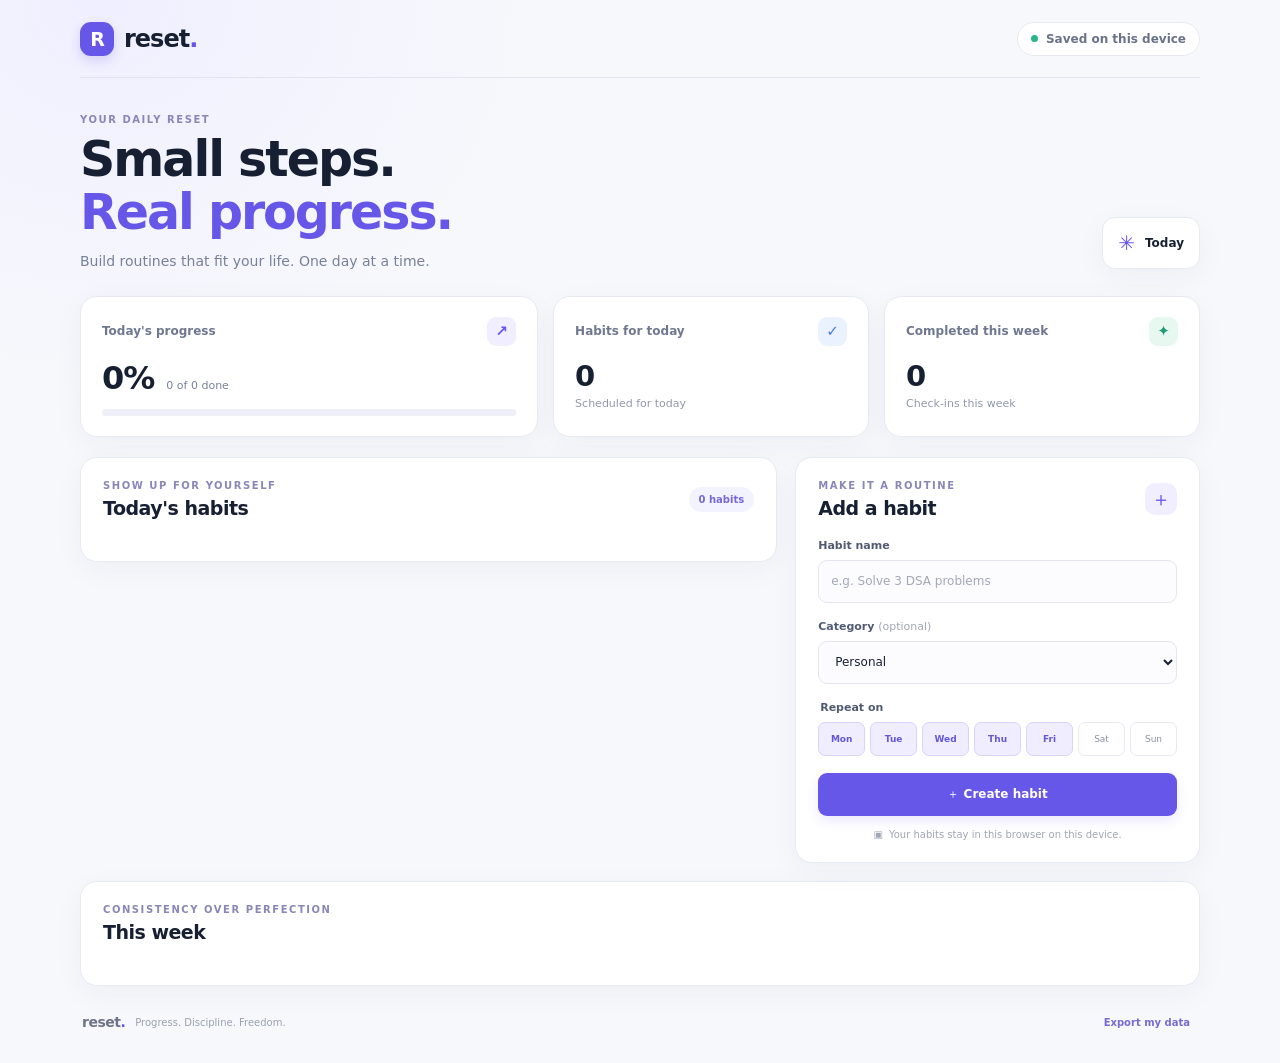
==== commit f4c8cf8e: "change bg" ====
--- a/index.html
+++ b/index.html
@@ -6,8 +6,8 @@
     <meta name="theme-color" content="#f8fafc" />
     <meta name="description" content="A simple, private daily habit tracker." />
     <title>RESET — Daily Habit Tracker</title>
-    <link rel="stylesheet" href="styles.css" />
-    <script src="app.js" defer></script>
+    <link rel="stylesheet" href="reset.css" />
+    <script src="reset.js" defer></script>
   </head>
   <body>
     <div class="app-shell">
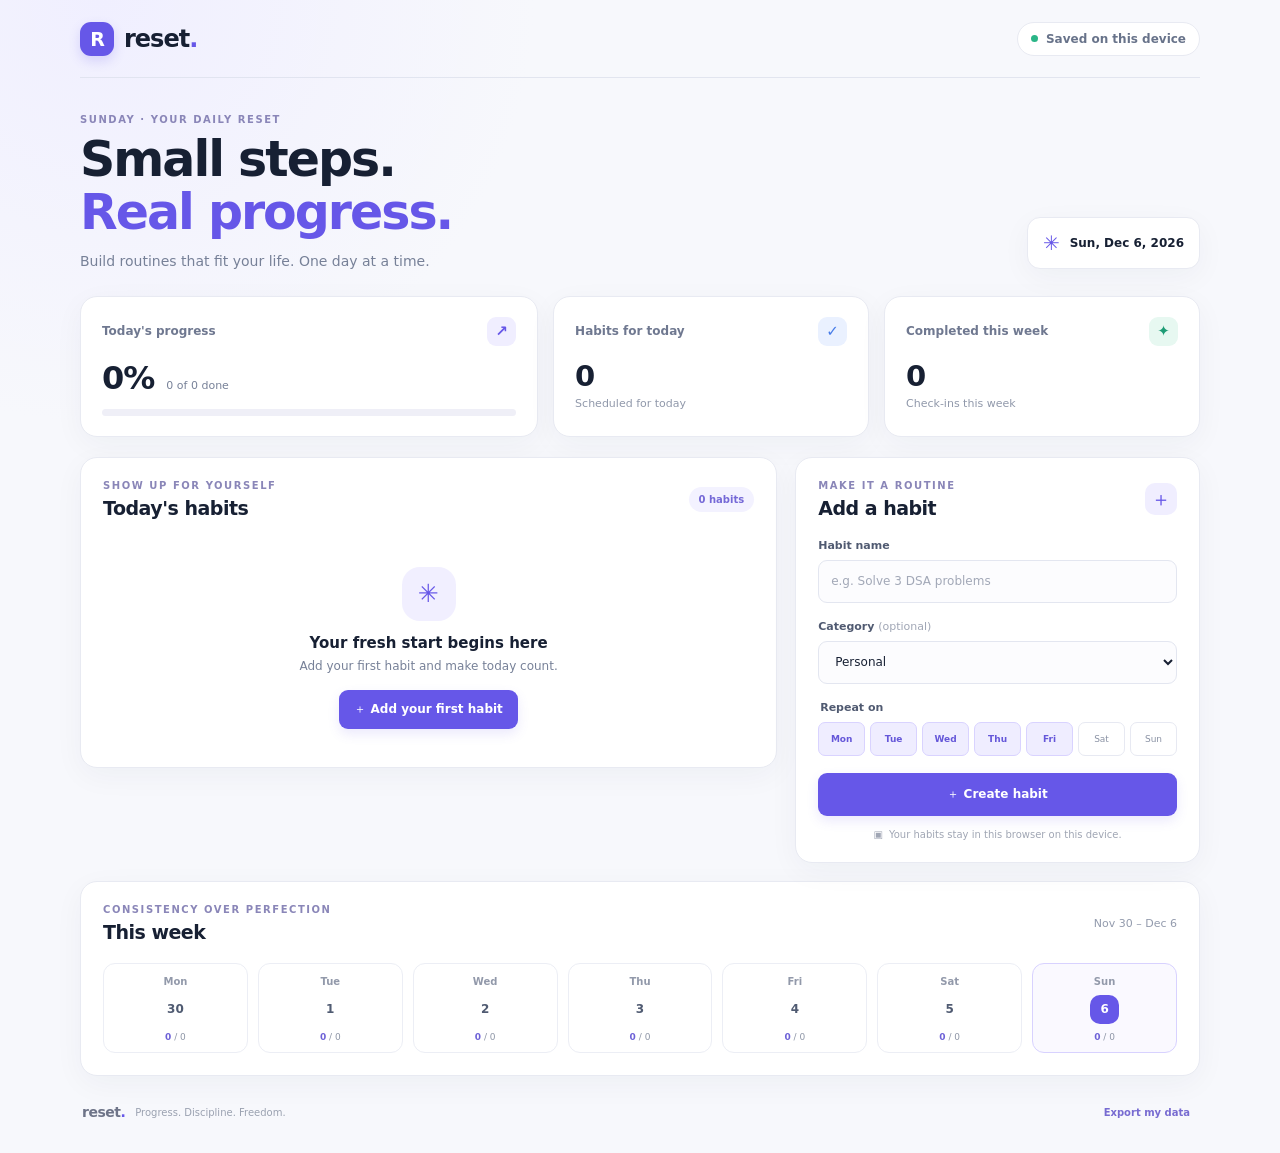
==== commit 7f889355: "add favicon logo" ====
--- a/index.html
+++ b/index.html
@@ -6,6 +6,7 @@
     <meta name="theme-color" content="#f8fafc" />
     <meta name="description" content="A simple, private daily habit tracker." />
     <title>RESET — Daily Habit Tracker</title>
+    <link rel="icon" type="image/png" href="assets/favicon.png">
     <link rel="stylesheet" href="reset.css" />
     <script src="reset.js" defer></script>
   </head>
